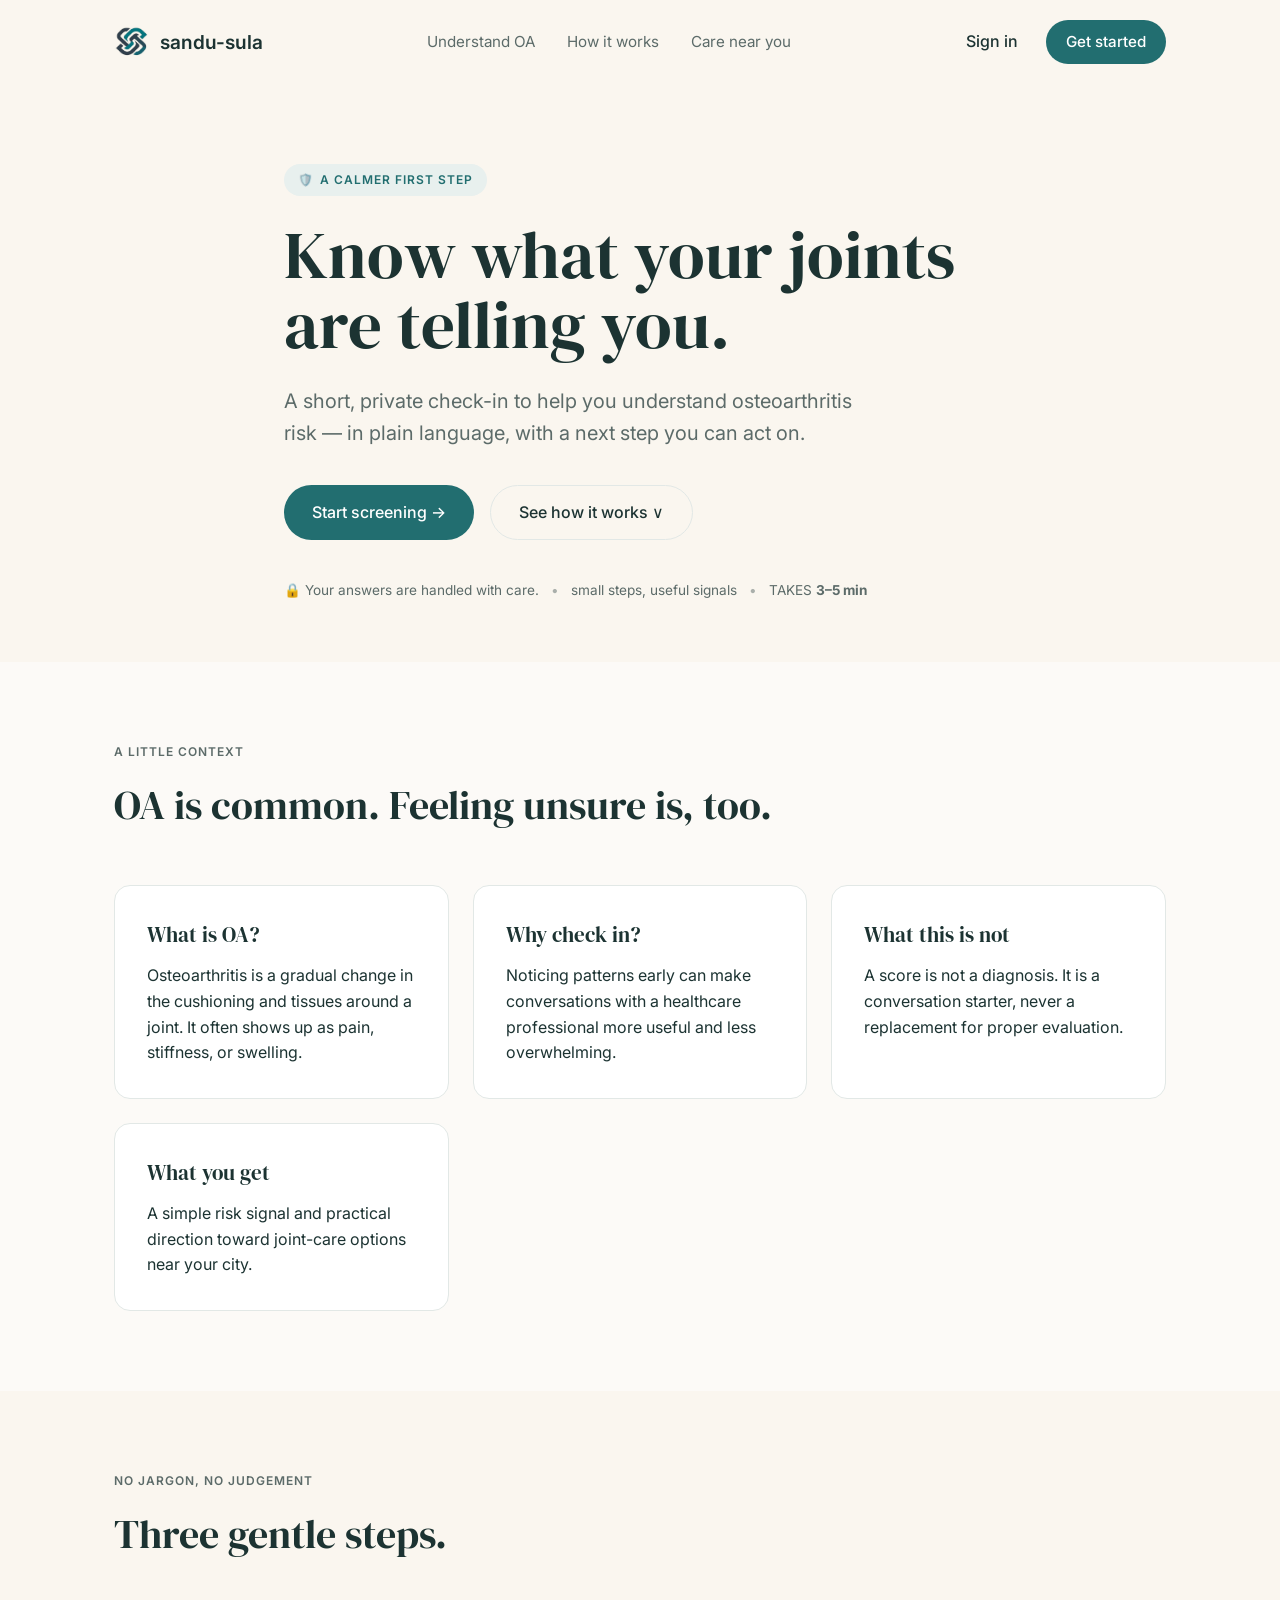
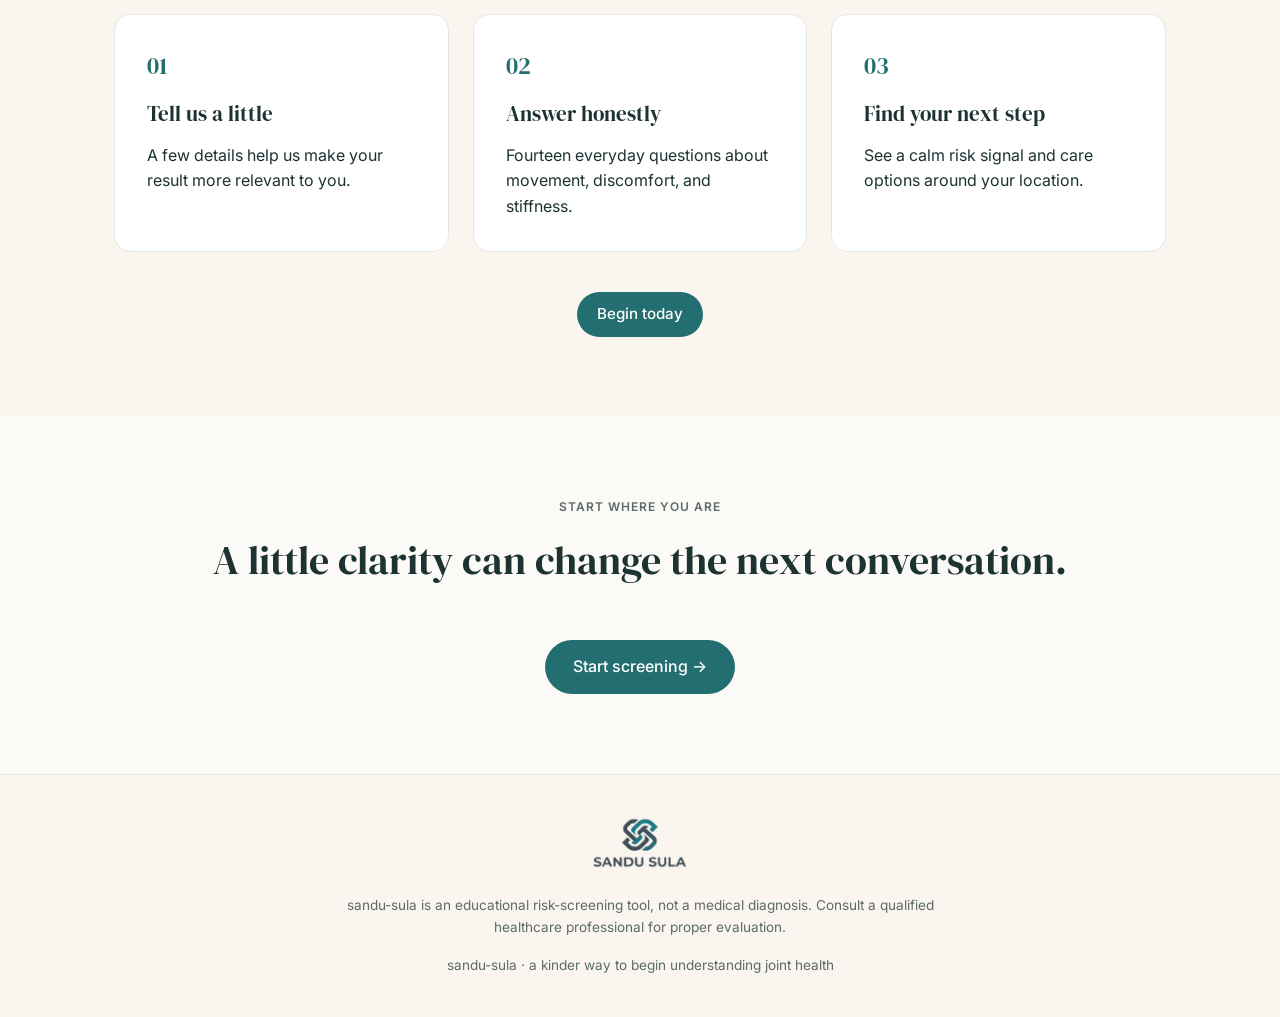
==== index.html @ 01d2fc40 "Initial commit" ====
<!DOCTYPE html>
<html lang="en">
<head>
  <meta charset="UTF-8" />
  <meta name="viewport" content="width=device-width, initial-scale=1.0"/>
  <title>sandu-sula</title>
  <link rel="icon" type="image/jpeg" href="images/logo.jpeg" />
  <link rel="stylesheet" href="css/style.css" />
  <link rel="preconnect" href="https://fonts.googleapis.com">
  <link rel="preconnect" href="https://fonts.gstatic.com" crossorigin>
  <link href="https://fonts.googleapis.com/css2?family=DM+Serif+Display:ital@0;1&family=Inter:wght@400;500;600&display=swap" rel="stylesheet">
</head>
<body>

  <!-- Navigation Bar -->
  <header class="navbar">
    <div class="nav-container">
      <a href="index.html" class="brand">
        <img src="images/logo.jpeg" alt="sandu-sula logo" class="brand-logo-img" />
        <span class="brand-name">sandu-sula</span>
      </a>
      <nav class="nav-links">
        <a href="#understand">Understand OA</a>
        <a href="#how-it-works">How it works</a>
        <a href="#care">Care near you</a>
      </nav>
      <div class="nav-actions">
        <a href="signin.html" class="btn-link">Sign in</a>
        <a href="signup.html" class="btn btn-primary">Get started</a>
      </div>
    </div>
  </header>

  <!-- Hero Section -->
  <section class="hero">
    <div class="container hero-container">
      <div class="badge">
        <span class="badge-icon">🛡️</span> A CALMER FIRST STEP
      </div>
      
      <h1 class="hero-title">Know what your joints are telling you.</h1>
      
      <p class="hero-description">
        A short, private check-in to help you understand osteoarthritis risk — in plain language, with a next step you can act on.
      </p>

      <div class="hero-cta">
        <a href="onboarding.html" class="btn btn-primary btn-lg">Start screening &rarr;</a>
        <a href="#how-it-works" class="btn btn-secondary btn-lg">See how it works &or;</a>
      </div>

      <div class="hero-footer">
        <span>🔒 Your answers are handled with care.</span>
        <span class="dot">•</span>
        <span>small steps, useful signals</span>
        <span class="dot">•</span>
        <span class="time-tag">TAKES <strong>3–5 min</strong></span>
      </div>
    </div>
  </section>

  <!-- Context / About Section -->
  <section id="understand" class="section bg-light">
    <div class="container">
      <span class="section-badge">A LITTLE CONTEXT</span>
      <h2 class="section-title">OA is common. Feeling unsure is, too.</h2>
      
      <div class="grid grid-2x2">
        <div class="card">
          <h3>What is OA?</h3>
          <p>Osteoarthritis is a gradual change in the cushioning and tissues around a joint. It often shows up as pain, stiffness, or swelling.</p>
        </div>
        <div class="card">
          <h3>Why check in?</h3>
          <p>Noticing patterns early can make conversations with a healthcare professional more useful and less overwhelming.</p>
        </div>
        <div class="card">
          <h3>What this is not</h3>
          <p>A score is not a diagnosis. It is a conversation starter, never a replacement for proper evaluation.</p>
        </div>
        <div class="card">
          <h3>What you get</h3>
          <p>A simple risk signal and practical direction toward joint-care options near your city.</p>
        </div>
      </div>
    </div>
  </section>

  <!-- Steps Section -->
  <section id="how-it-works" class="section">
    <div class="container">
      <span class="section-badge">NO JARGON, NO JUDGEMENT</span>
      <h2 class="section-title">Three gentle steps.</h2>

      <div class="grid grid-3col">
        <div class="step-card">
          <span class="step-number">01</span>
          <h3>Tell us a little</h3>
          <p>A few details help us make your result more relevant to you.</p>
        </div>
        <div class="step-card">
          <span class="step-number">02</span>
          <h3>Answer honestly</h3>
          <p>Fourteen everyday questions about movement, discomfort, and stiffness.</p>
        </div>
        <div class="step-card">
          <span class="step-number">03</span>
          <h3>Find your next step</h3>
          <p>See a calm risk signal and care options around your location.</p>
        </div>
      </div>

      <div class="center-cta">
        <a href="onboarding.html" class="btn btn-primary">Begin today</a>
      </div>
    </div>
  </section>

  <!-- Bottom CTA / Disclaimer -->
  <section class="section bg-light text-center">
    <div class="container">
      <span class="section-badge">START WHERE YOU ARE</span>
      <h2 class="section-title">A little clarity can change the next conversation.</h2>
      <a href="onboarding.html" class="btn btn-primary btn-lg">Start screening &rarr;</a>
    </div>
  </section>

  <!-- Footer -->
  <footer class="footer">
    <div class="container text-center">
      <div class="footer-logo">
        <img src="images/logo_with_name.jpeg" alt="sandu-sula" class="footer-logo-img" />
      </div>
      <p class="disclaimer">
        sandu-sula is an educational risk-screening tool, not a medical diagnosis. Consult a qualified healthcare professional for proper evaluation.
      </p>
      <p class="copyright">
        sandu-sula · a kinder way to begin understanding joint health
      </p>
    </div>
  </footer>

  <!-- User Session & Navbar State -->
  <script src="js/auth.js"></script>
</body>
</html>
---- css/style.css ----
/* Base Reset & Colors */
:root {
  --bg-main: #FAF6EF;
  --bg-card: #FFFFFF;
  --text-dark: #1C3332;
  --text-muted: #5C6B69;
  --primary: #226E70;
  --primary-hover: #195254;
  --badge-bg: #E8F0EE;
  --badge-text: #226E70;
  --border-color: #E2E8E6;
  --font-serif: 'DM Serif Display', Georgia, serif;
  --font-sans: 'Inter', system-ui, sans-serif;
}

* {
  box-sizing: border-box;
  margin: 0;
  padding: 0;
}

body {
  background-color: var(--bg-main);
  color: var(--text-dark);
  font-family: var(--font-sans);
  line-height: 1.6;
}

a {
  text-decoration: none;
  color: inherit;
}

.container {
  max-width: 1100px;
  margin: 0 auto;
  padding: 0 24px;
}

/* Typography */
h1, h2, h3 {
  font-family: var(--font-serif);
  color: var(--text-dark);
  font-weight: 400;
}

/* Navbar */
.navbar {
  padding: 20px 0;
}

.nav-container {
  display: flex;
  align-items: center;
  justify-content: space-between;
  max-width: 1100px;
  margin: 0 auto;
  padding: 0 24px;
}

.brand {
  display: flex;
  align-items: center;
  gap: 10px;
  font-weight: 600;
  font-size: 1.2rem;
}

.logo-icon {
  background-color: var(--primary);
  color: #fff;
  width: 36px;
  height: 36px;
  border-radius: 50%;
  display: flex;
  align-items: center;
  justify-content: center;
  font-family: var(--font-serif);
}

.brand-logo-img {
  width: 36px;
  height: 36px;
  object-fit: contain;
  border-radius: 8px;
  mix-blend-mode: multiply;
}

.nav-links {
  display: flex;
  gap: 32px;
  color: var(--text-muted);
  font-size: 0.95rem;
}

.nav-actions {
  display: flex;
  align-items: center;
  gap: 16px;
}

/* Buttons */
.btn {
  display: inline-flex;
  align-items: center;
  gap: 8px;
  padding: 10px 20px;
  border-radius: 50px;
  font-weight: 500;
  font-size: 0.95rem;
  transition: all 0.2s ease;
  cursor: pointer;
}

.btn-primary {
  background-color: var(--primary);
  color: #FFF;
}

.btn-primary:hover {
  background-color: var(--primary-hover);
}

.btn-secondary {
  background: transparent;
  border: 1px solid var(--border-color);
  color: var(--text-dark);
}

.btn-link {
  color: var(--text-dark);
  font-weight: 500;
  padding: 8px 12px;
}

.btn-lg {
  padding: 14px 28px;
  font-size: 1rem;
}

/* Hero Section */
.hero {
  padding: 80px 0 60px 0;
}

.hero-container {
  max-width: 760px;
}

.badge {
  display: inline-flex;
  align-items: center;
  gap: 6px;
  background-color: var(--badge-bg);
  color: var(--badge-text);
  padding: 6px 14px;
  border-radius: 20px;
  font-size: 0.75rem;
  letter-spacing: 1px;
  font-weight: 600;
  margin-bottom: 24px;
}

.hero-title {
  font-size: 4.2rem;
  line-height: 1.05;
  margin-bottom: 24px;
}

.hero-description {
  font-size: 1.25rem;
  color: var(--text-muted);
  margin-bottom: 36px;
  max-width: 600px;
}

.hero-cta {
  display: flex;
  gap: 16px;
  margin-bottom: 40px;
}

.hero-footer {
  display: flex;
  align-items: center;
  gap: 12px;
  font-size: 0.85rem;
  color: var(--text-muted);
}

.hero-footer .dot {
  opacity: 0.5;
}

/* Layout & Sections */
.section {
  padding: 80px 0;
}

.bg-light {
  background-color: rgba(255, 255, 255, 0.5);
}

.section-badge {
  display: block;
  font-size: 0.75rem;
  letter-spacing: 1px;
  font-weight: 600;
  color: var(--text-muted);
  margin-bottom: 12px;
}

.section-title {
  font-size: 2.5rem;
  margin-bottom: 48px;
}

.grid {
  display: grid;
  gap: 24px;
}

.grid-2x2 {
  grid-template-columns: repeat(auto-fit, minmax(280px, 1fr));
}

.grid-3col {
  grid-template-columns: repeat(auto-fit, minmax(240px, 1fr));
}

.card, .step-card {
  background: var(--bg-card);
  padding: 32px;
  border-radius: 16px;
  border: 1px solid var(--border-color);
}

.card h3, .step-card h3 {
  font-size: 1.3rem;
  margin-bottom: 12px;
}

.step-number {
  display: block;
  font-family: var(--font-serif);
  font-size: 1.5rem;
  color: var(--primary);
  margin-bottom: 12px;
}

.center-cta {
  text-align: center;
  margin-top: 40px;
}

.text-center {
  text-align: center;
}

/* Footer */
.footer {
  padding: 40px 0;
  border-top: 1px solid var(--border-color);
  font-size: 0.85rem;
  color: var(--text-muted);
}

.footer .disclaimer {
  max-width: 600px;
  margin: 0 auto 16px auto;
}

.footer-logo {
  margin-bottom: 20px;
}

.footer-logo-img {
  height: 54px;
  max-width: 100%;
  object-fit: contain;
  mix-blend-mode: multiply;
  opacity: 0.92;
  transition: opacity 0.2s ease;
}

.footer-logo-img:hover {
  opacity: 1;
}
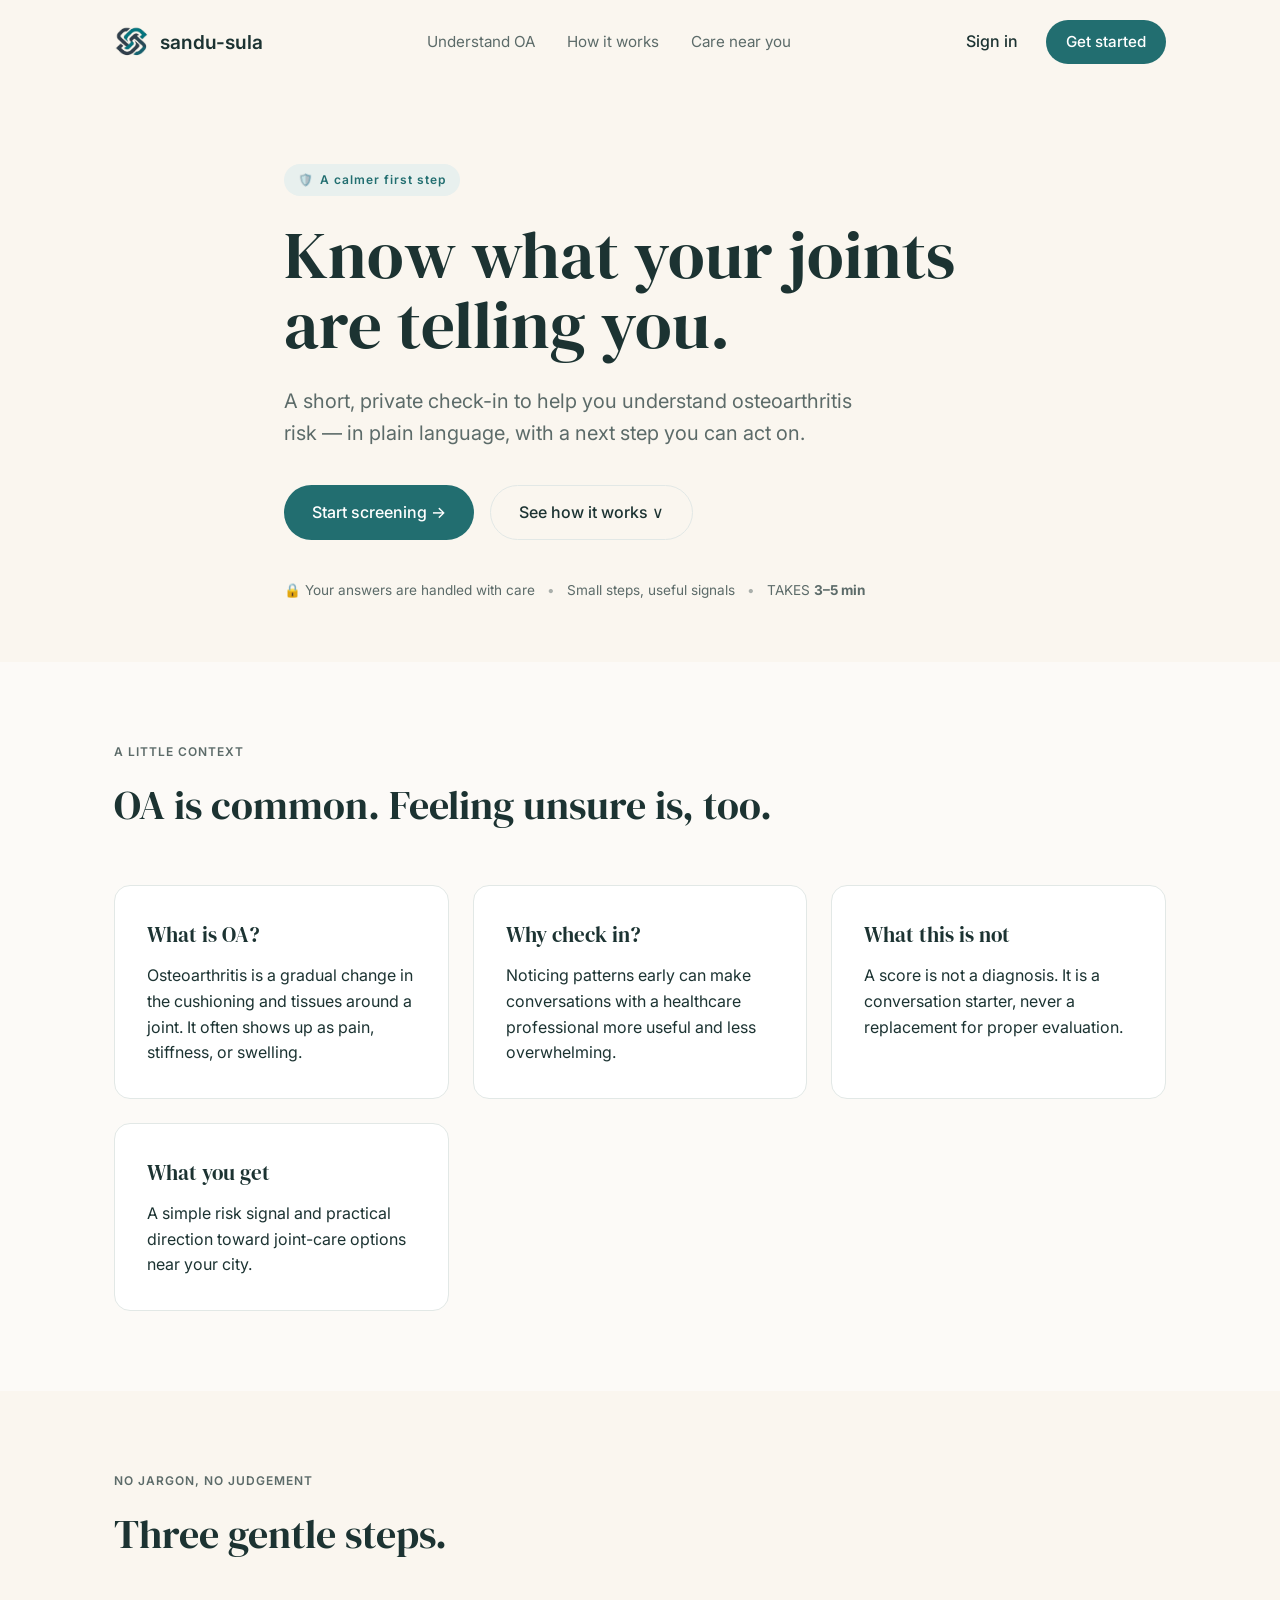
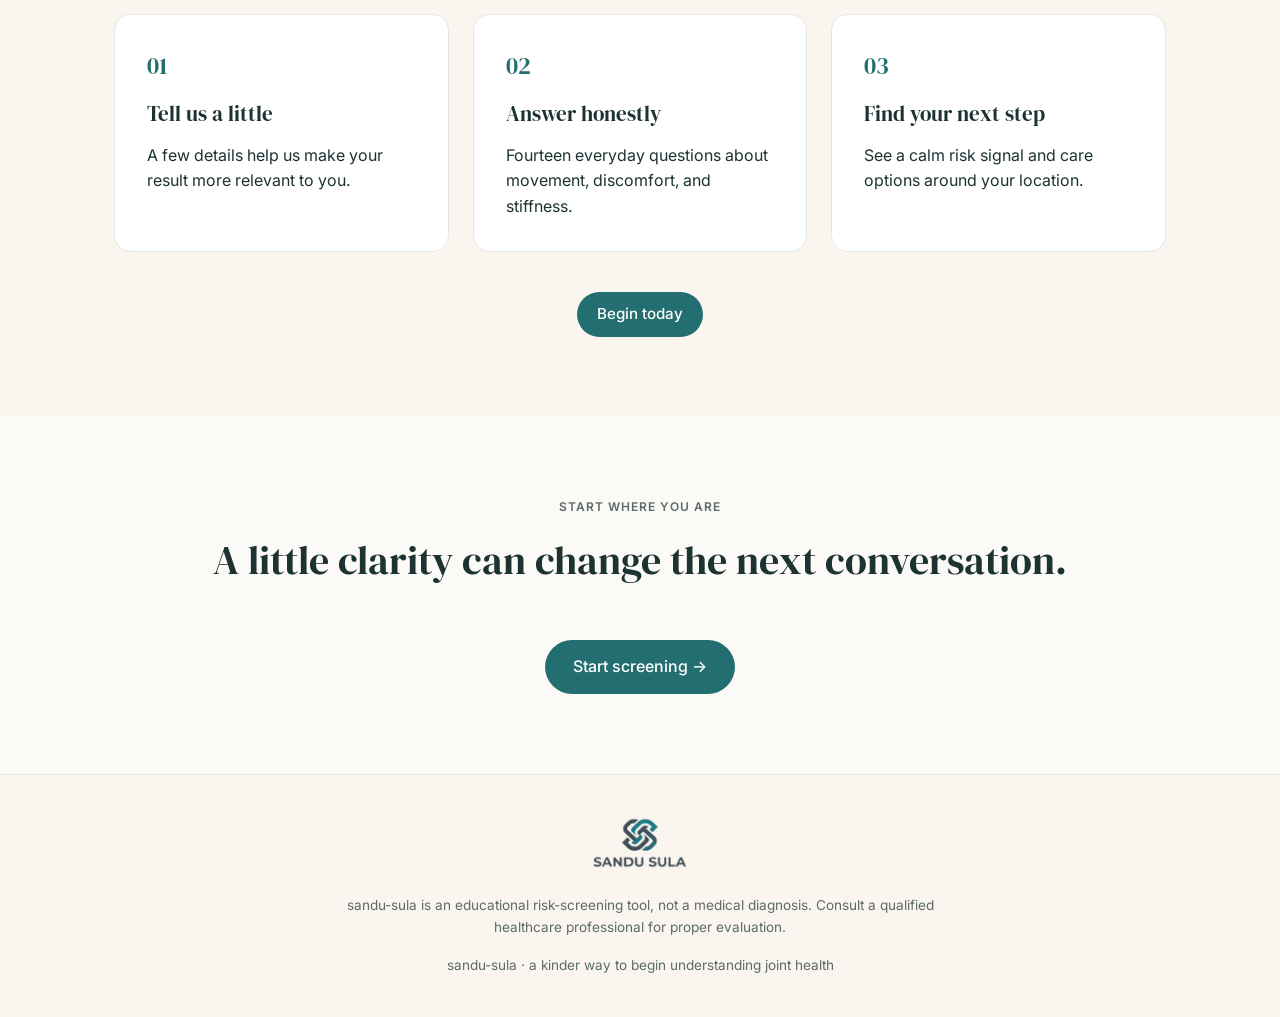
==== commit 4cd41e57: "Update landing page text capitalization - Changed badge from 'A CALMER FIRST STEP' to 'A calmer firs" ====
--- a/index.html
+++ b/index.html
@@ -35,7 +35,7 @@
   <section class="hero">
     <div class="container hero-container">
       <div class="badge">
-        <span class="badge-icon">🛡️</span> A CALMER FIRST STEP
+        <span class="badge-icon">🛡️</span> A calmer first step
       </div>
       
       <h1 class="hero-title">Know what your joints are telling you.</h1>
@@ -45,14 +45,14 @@
       </p>
 
       <div class="hero-cta">
-        <a href="onboarding.html" class="btn btn-primary btn-lg">Start screening &rarr;</a>
+        <a href="#" onclick="startScreening(event)" class="btn btn-primary btn-lg">Start screening &rarr;</a>
         <a href="#how-it-works" class="btn btn-secondary btn-lg">See how it works &or;</a>
       </div>
 
       <div class="hero-footer">
-        <span>🔒 Your answers are handled with care.</span>
+        <span>🔒 Your answers are handled with care</span>
         <span class="dot">•</span>
-        <span>small steps, useful signals</span>
+        <span>Small steps, useful signals</span>
         <span class="dot">•</span>
         <span class="time-tag">TAKES <strong>3–5 min</strong></span>
       </div>
@@ -111,7 +111,7 @@
       </div>
 
       <div class="center-cta">
-        <a href="onboarding.html" class="btn btn-primary">Begin today</a>
+        <a href="#" onclick="startScreening(event)" class="btn btn-primary">Begin today</a>
       </div>
     </div>
   </section>
@@ -121,7 +121,7 @@
     <div class="container">
       <span class="section-badge">START WHERE YOU ARE</span>
       <h2 class="section-title">A little clarity can change the next conversation.</h2>
-      <a href="onboarding.html" class="btn btn-primary btn-lg">Start screening &rarr;</a>
+      <a href="#" onclick="startScreening(event)" class="btn btn-primary btn-lg">Start screening &rarr;</a>
     </div>
   </section>
 
@@ -142,5 +142,19 @@
 
   <!-- User Session & Navbar State -->
   <script src="js/auth.js"></script>
+  <script>
+    function startScreening(event) {
+      event.preventDefault();
+      const user = sessionStorage.getItem('sandusula_user');
+      if (user) {
+        // User is signed in, proceed to screening
+        window.location.href = 'onboarding.html';
+      } else {
+        // User not signed in, redirect to sign in
+        sessionStorage.setItem('sandusula_redirect_after_auth', 'onboarding.html');
+        window.location.href = 'signin.html';
+      }
+    }
+  </script>
 </body>
 </html>
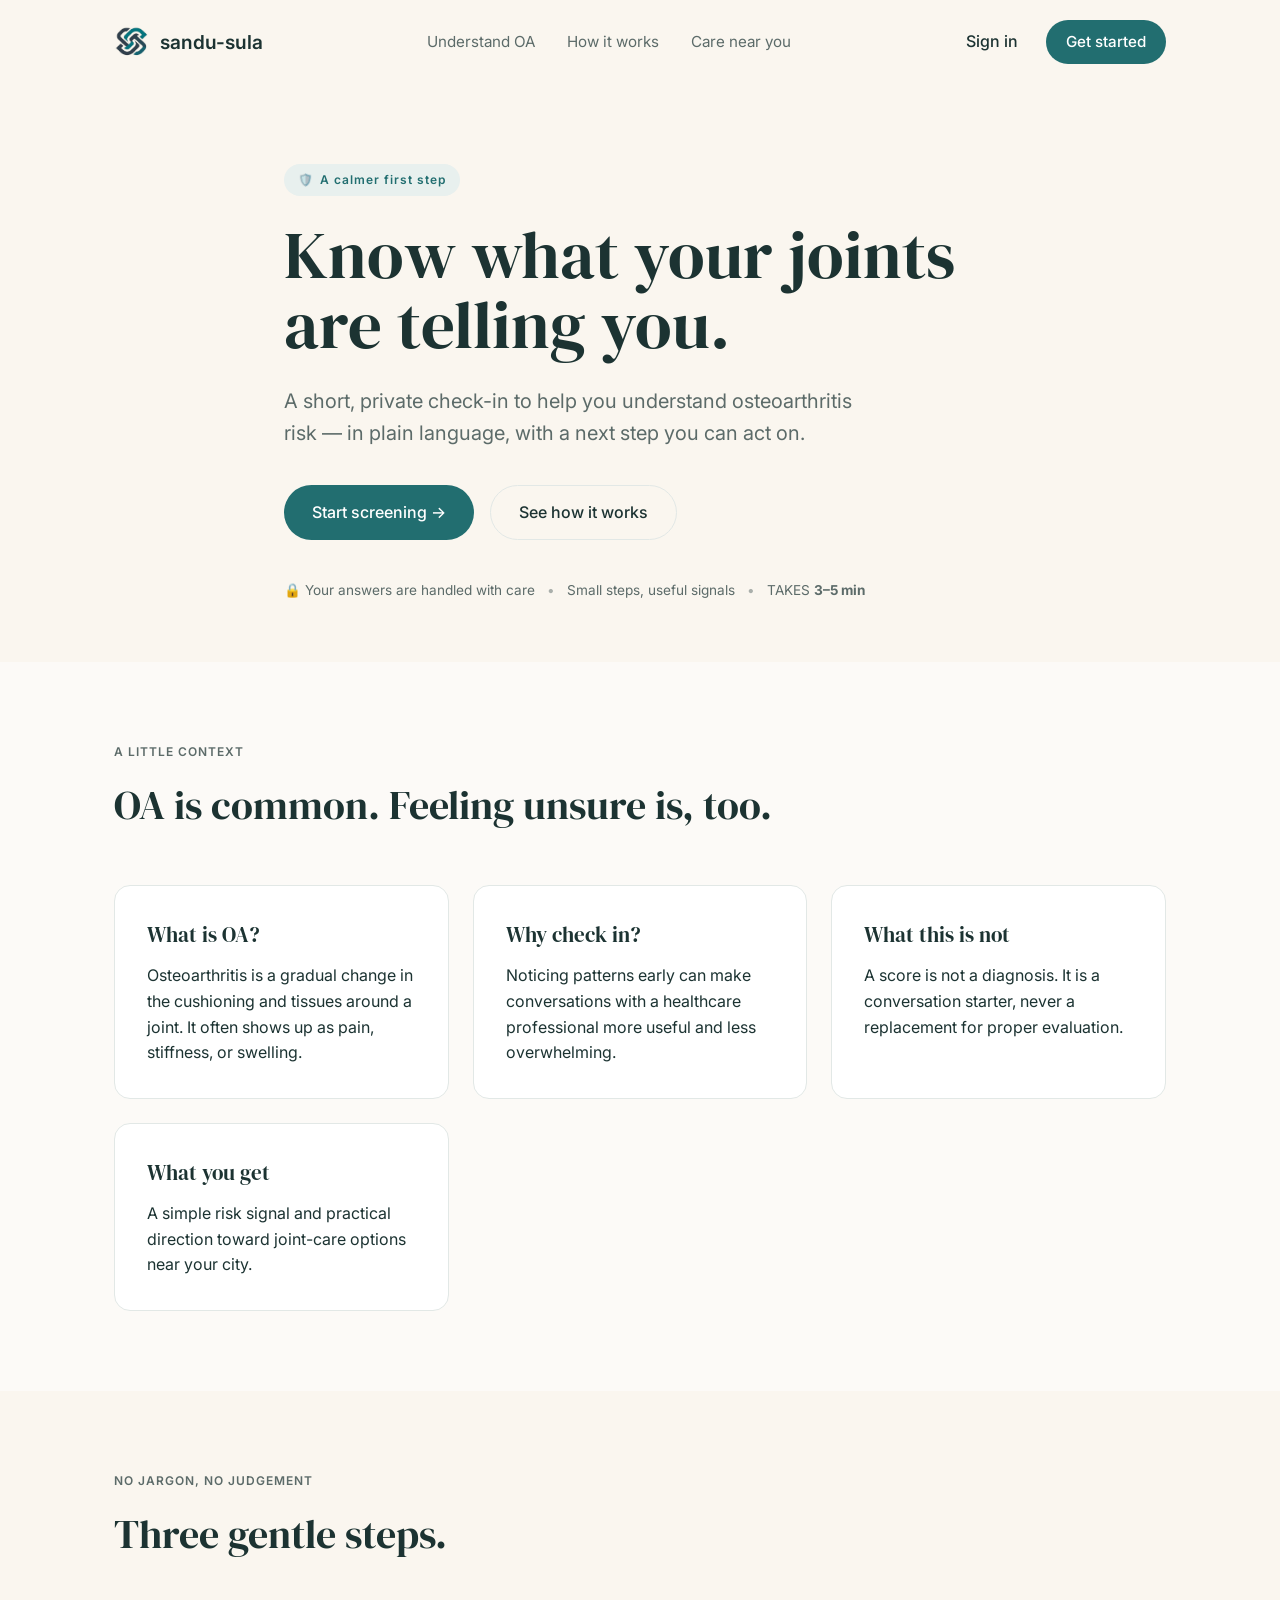
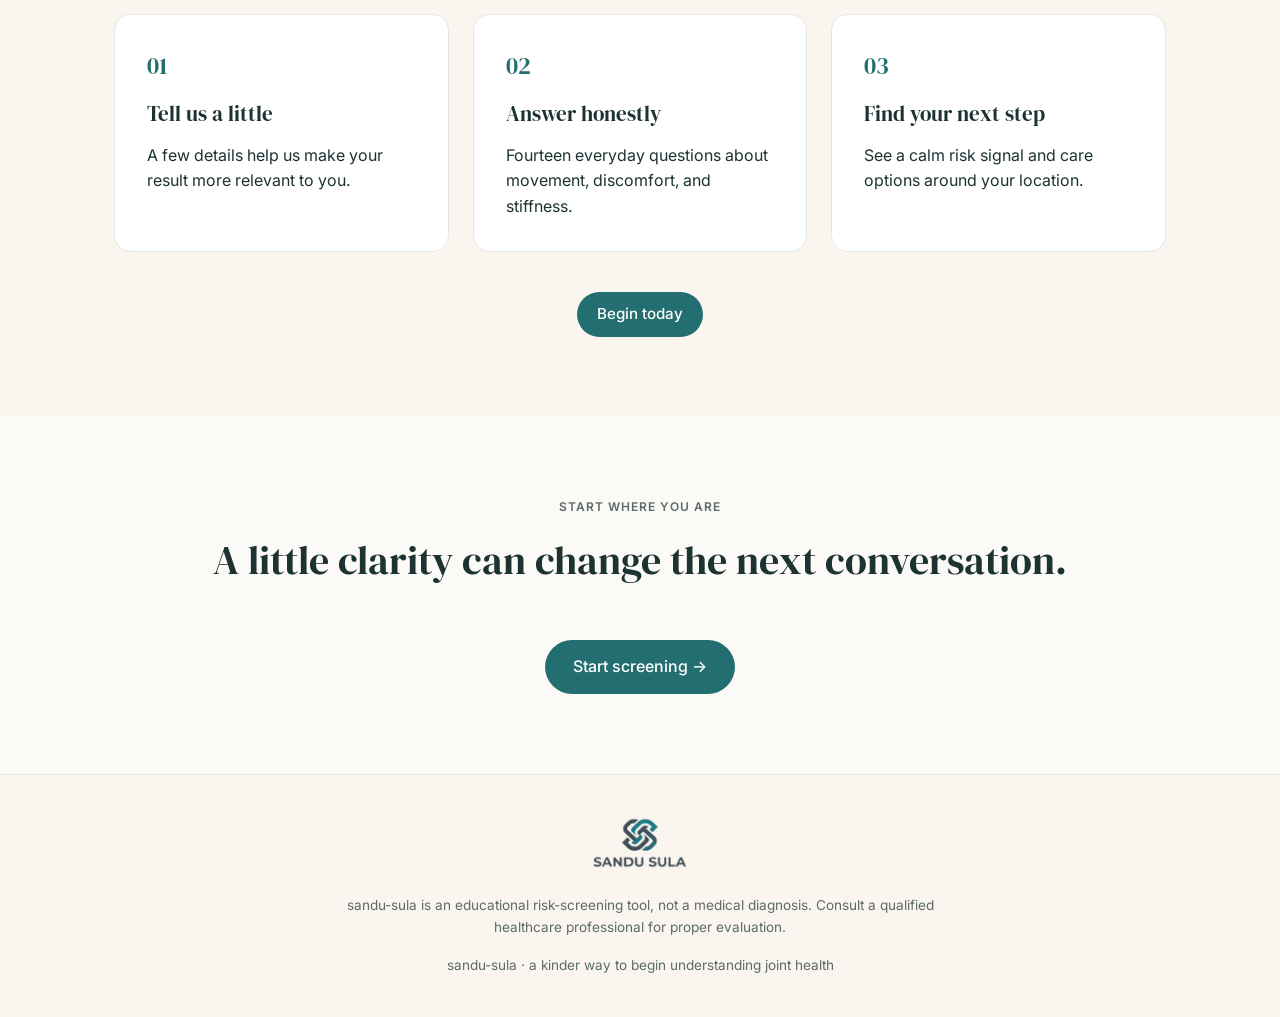
==== commit 111a271d: "Add patient PDF report generation with phone number collection - Add phone number field to signup an" ====
--- a/index.html
+++ b/index.html
@@ -46,7 +46,7 @@
 
       <div class="hero-cta">
         <a href="#" onclick="startScreening(event)" class="btn btn-primary btn-lg">Start screening &rarr;</a>
-        <a href="#how-it-works" class="btn btn-secondary btn-lg">See how it works &or;</a>
+        <a href="#how-it-works" class="btn btn-secondary btn-lg">See how it works</a>
       </div>
 
       <div class="hero-footer">
